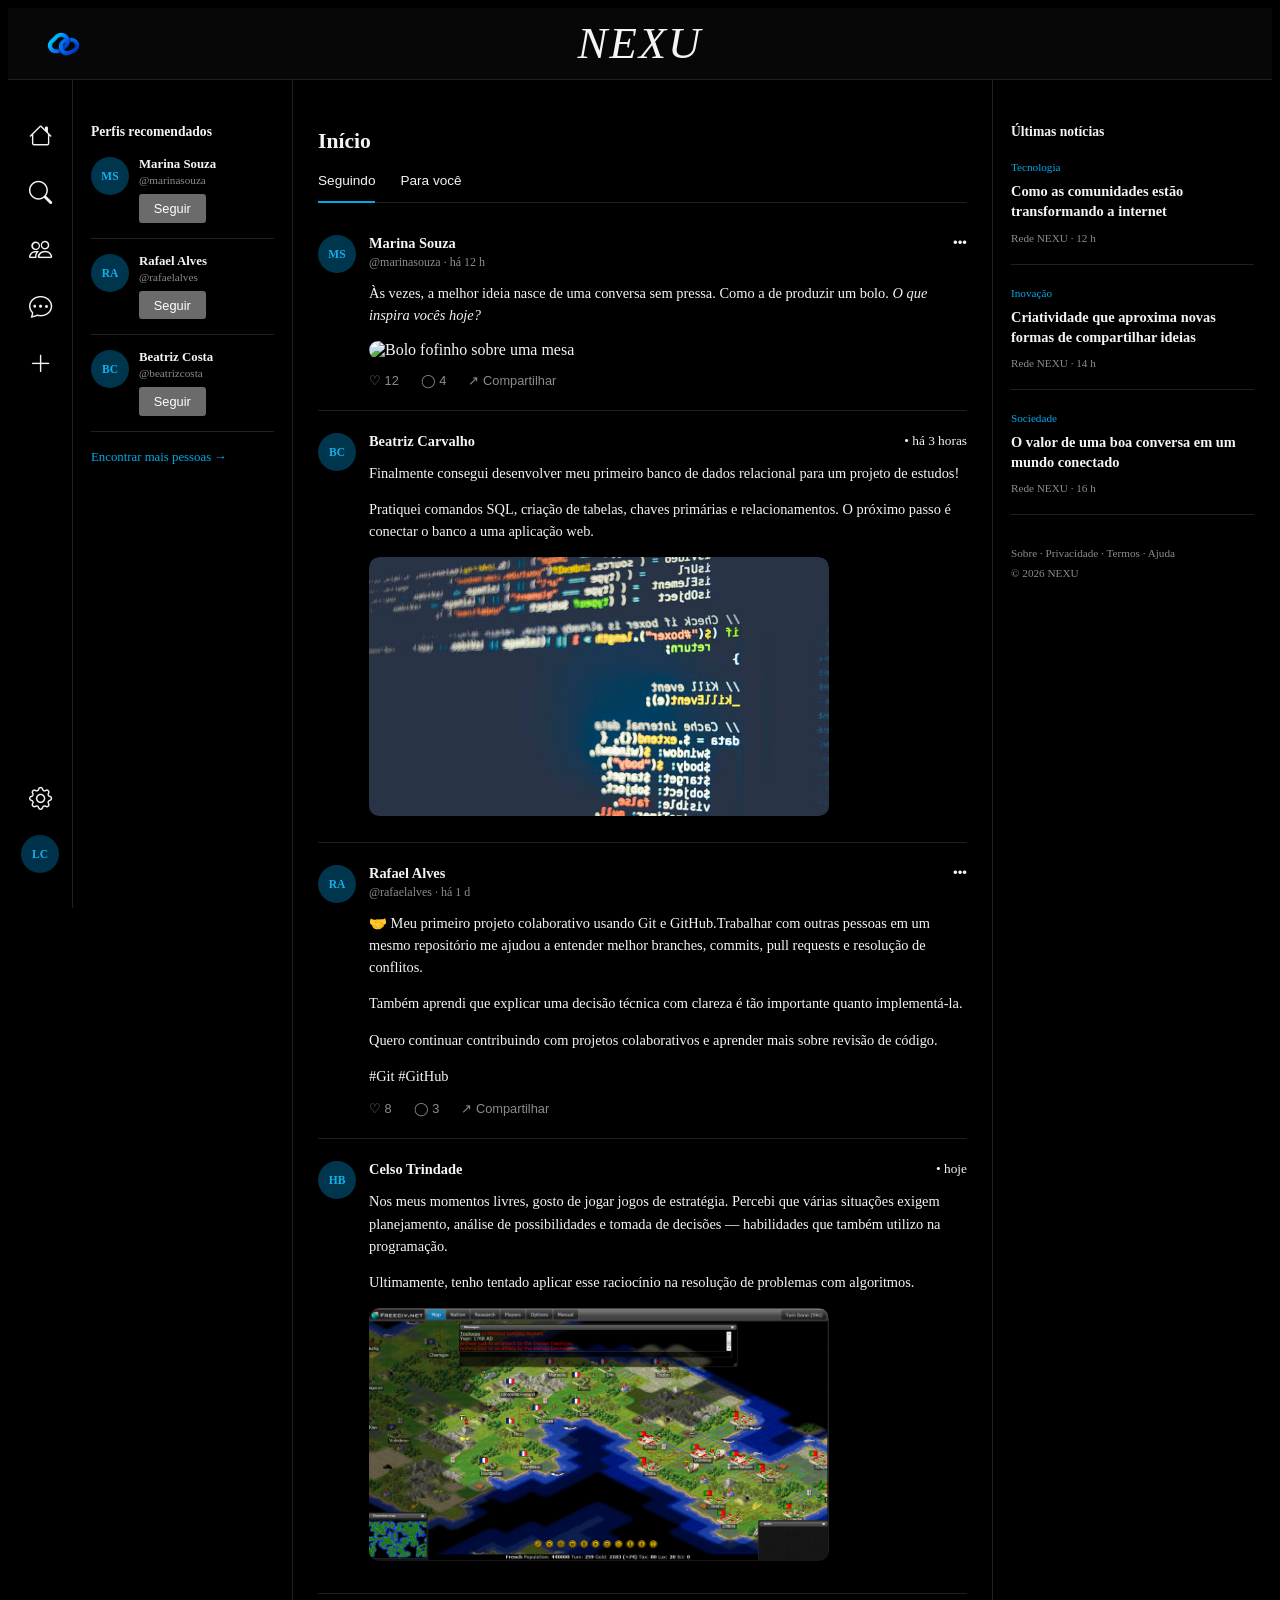
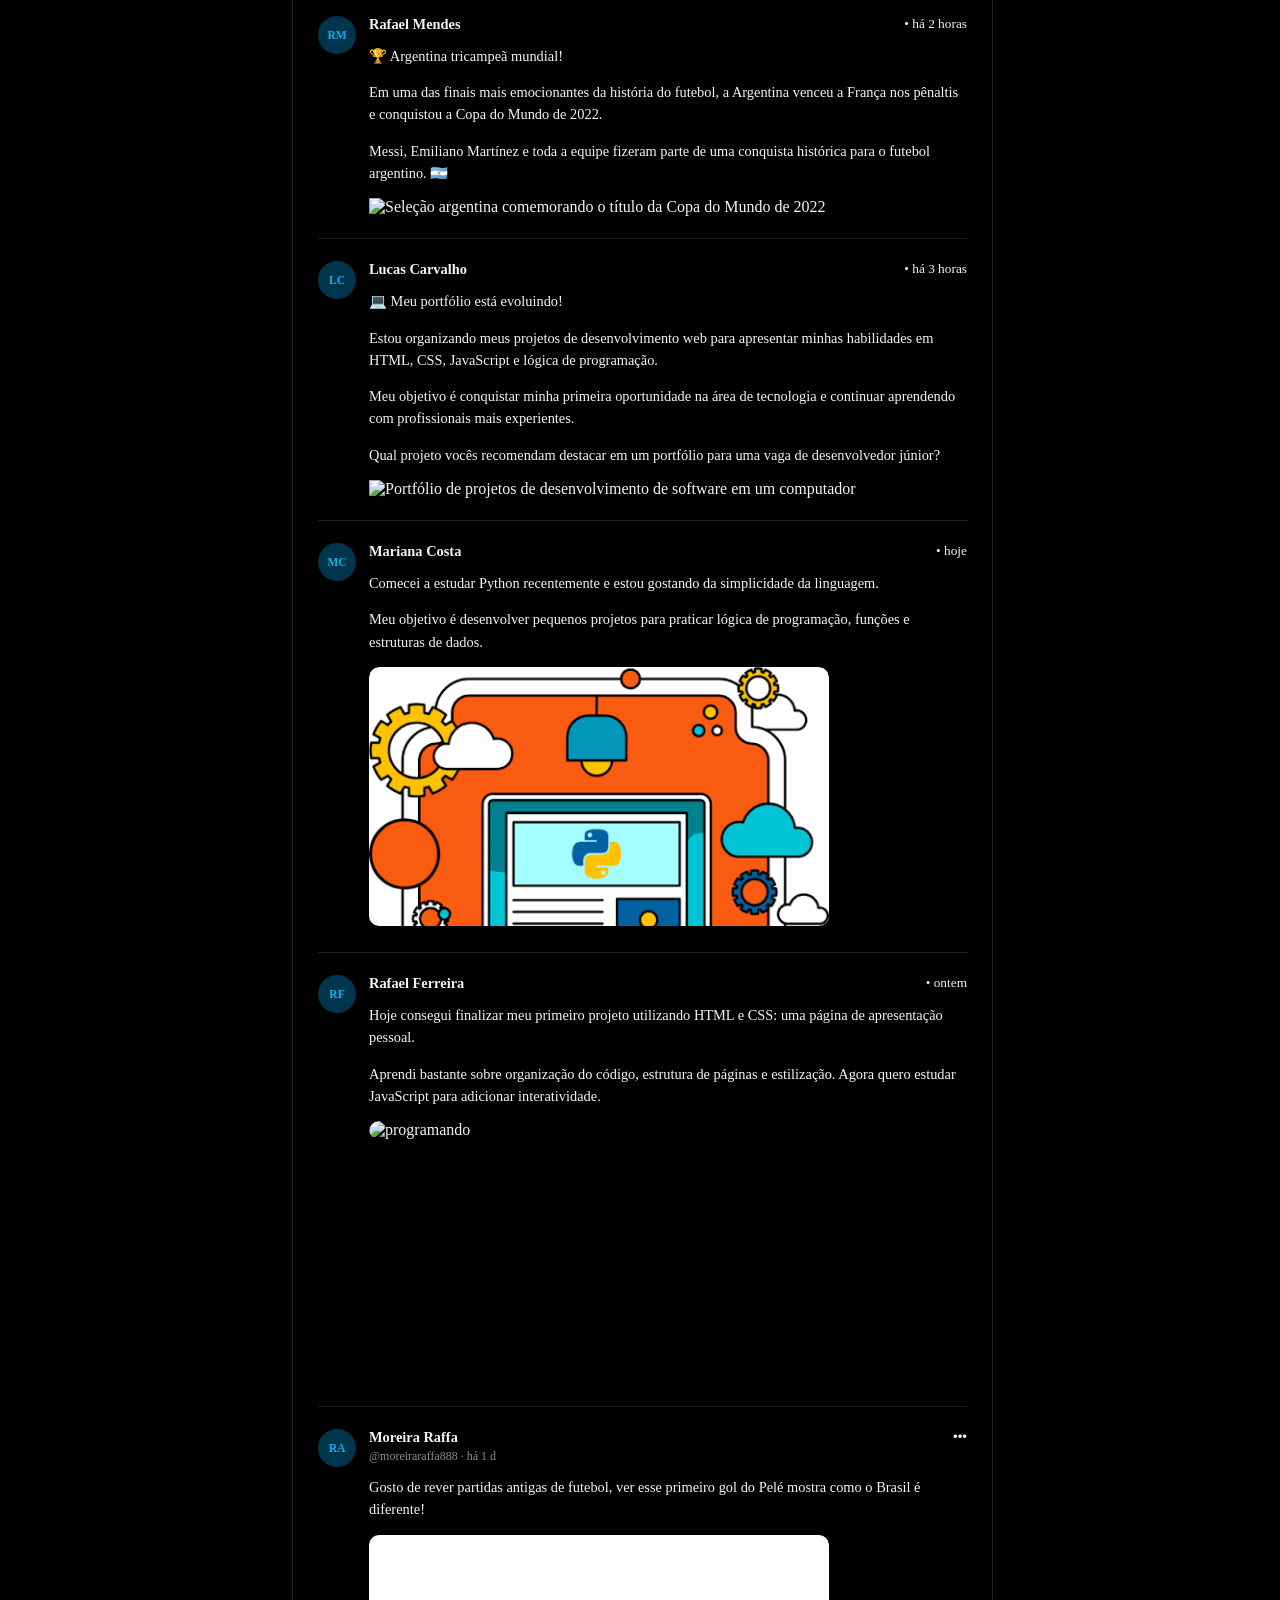
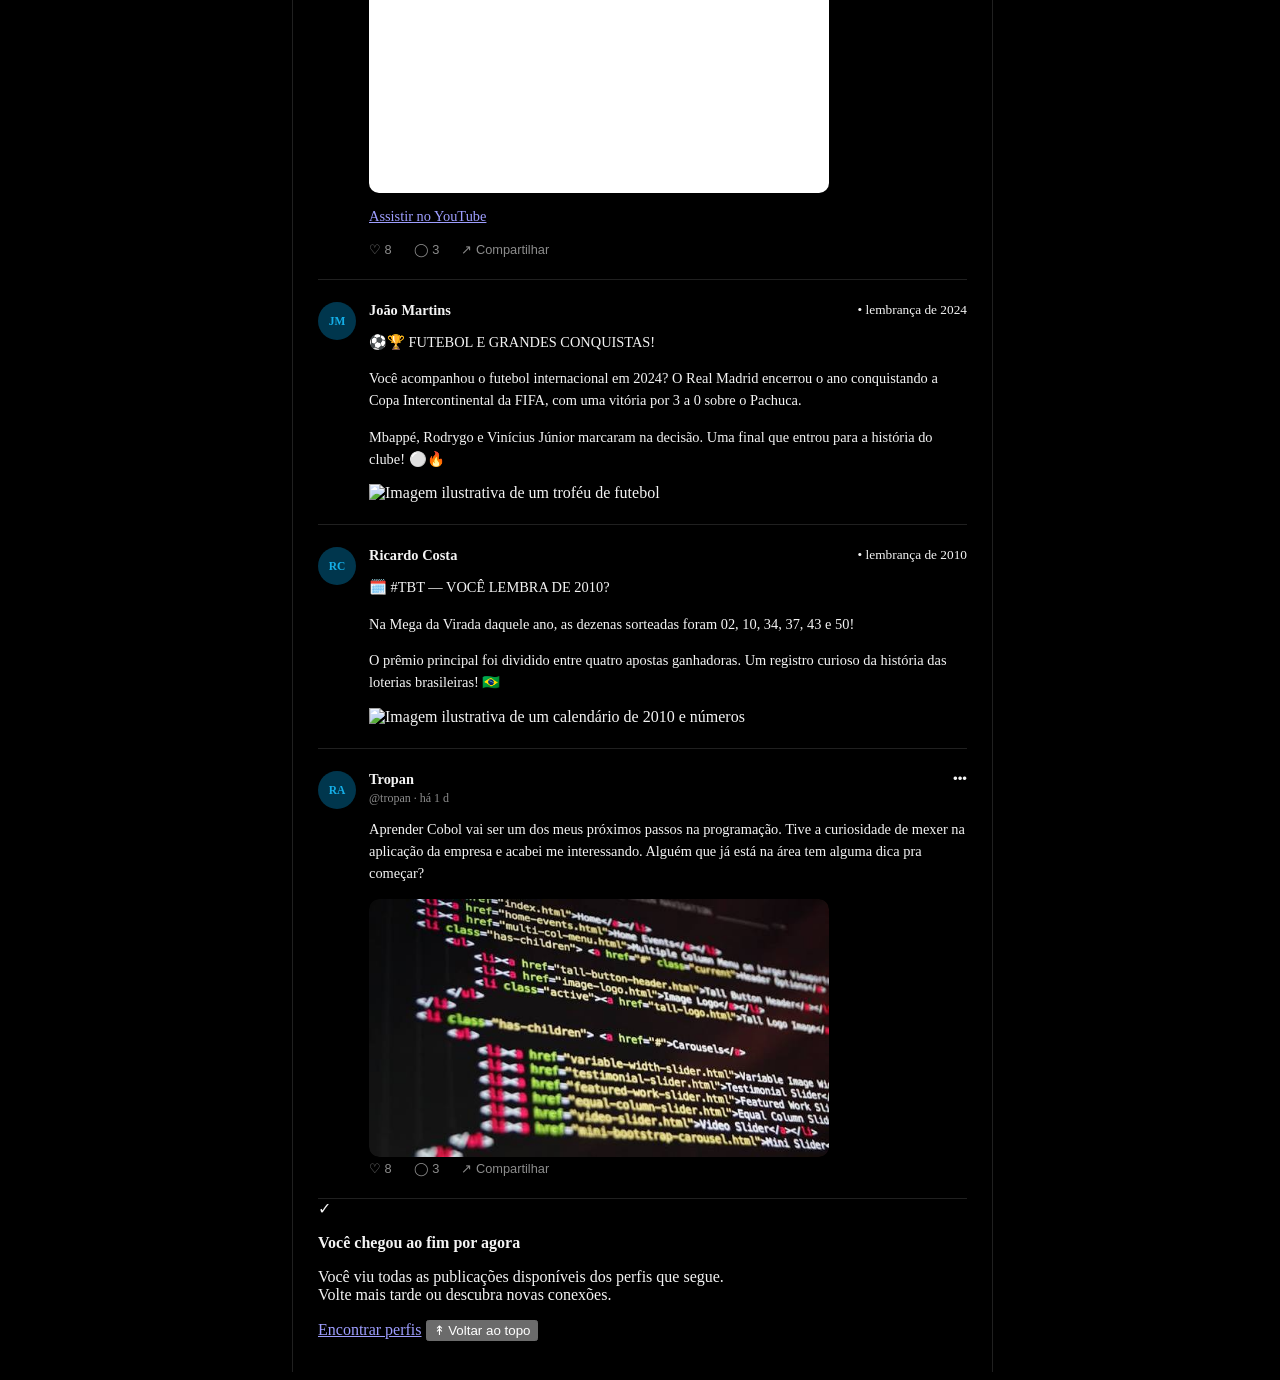
==== Nexu-Site-v2/index.html @ 0a0a9615 "Add files via upload" ====
<!DOCTYPE html>
<html lang="pt-BR" data-theme="dark">

<head>
  <meta charset="UTF-8">
  <meta name="viewport" conteudo="width=device-width, initial-scale=1.0">
  <title>NEXU — Rede Social</title>
  <link rel="icon" type="image/png" href="./img/logo.png">
  <link rel="stylesheet" href="https://cdn.jsdelivr.net/npm/@picocss/pico@2.0.6/css/pico.min.css">
  <link rel="stylesheet" href="https://cdn.jsdelivr.net/npm/bootstrap-icons@1.11.3/font/bootstrap-icons.min.css">
  <link rel="stylesheet" href="style.css">
</head>

<body>
  <header class="barra-superior">
    <a class="icone-marca" href="index.html#inicio" aria-label="NEXU — ir para o início">
      <img src="./img/logo.png" alt="Logo NEXU" onerror="this.style.display='none'">
    </a>
    <!-- <div class="marca">NEXU</div> -->
    <titulo-principal class="marca">NEXU</titulo-principal>
  </header>

  <div class="estrutura">
    <aside class="barra-lateral">
      <nav class="navegacao-principal" aria-label="Navegação principal">
        <a class="botao-navegacao" href="index.html#inicio" data-nav="home" title="Início" aria-label="Início">
          <i class="bi bi-house"></i>
        </a>
        <a class="botao-navegacao" href="busca.html" data-nav="search" title="Pesquisar" aria-label="Pesquisar">
          <i class="bi bi-search"></i>
        </a>
        <a class="botao-navegacao" href="comunidades.html" data-nav="communities" title="Comunidades"
          aria-label="Comunidades">
          <i class="bi bi-people"></i>
        </a>
        <a class="botao-navegacao" href="mensagens.html" data-nav="messages" title="Mensagens" aria-label="Mensagens">
          <i class="bi bi-chat-dots"></i>
        </a>
        <a class="botao-navegacao plus" href="criar-publicacao.html" data-nav="create" title="Criar publicação"
          aria-label="Criar publicação">
          <i class="bi bi-plus-lg"></i>
        </a>
      </nav>

      <div class="base-lateral">
        <a class="botao-navegacao" href="configuracoes.html" data-nav="settings" title="Configurações"
          aria-label="Configurações">
          <i class="bi bi-gear"></i>
        </a>
        <div class="avatar avatar-usuario" title="Seu perfil">LC</div>
      </div>
    </aside>

    <aside class="recomendacoes">
      <h3>Perfis recomendados</h3>

      <div class="perfil-recomendado">
        <div class="avatar">MS</div>
        <div class="informacoes-perfil">
          <strong>Marina Souza</strong>
          <span>@marinasouza</span>
          <button class="botao-seguir outline secondary">Seguir</button>
        </div>
      </div>

      <div class="perfil-recomendado">
        <div class="avatar">RA</div>
        <div class="informacoes-perfil">
          <strong>Rafael Alves</strong>
          <span>@rafaelalves</span>
          <button class="botao-seguir outline secondary">Seguir</button>
        </div>
      </div>

      <div class="perfil-recomendado">
        <div class="avatar">BC</div>
        <div class="informacoes-perfil">
          <strong>Beatriz Costa</strong>
          <span>@beatrizcosta</span>
          <button class="botao-seguir outline secondary">Seguir</button>
        </div>
      </div>

      <a class="link-mais" href="busca.html">Encontrar mais pessoas →</a>
    </aside>

    <main class="conteudo">
      <!-- INÍCIO -->
      <section id="page-home" class="pagina pagina-ativa">
        <h2>Início</h2>

        <div class="abas" role="tablist">
          <button class="aba plain active" role="tabpanel" aria-selected="true">Seguindo</button>
          <button class="aba plain" role="aba" aria-selected="false">Para você</button>
        </div>

        <!-- POSTS -->
        <article class="publicacao">
          <div class="avatar">MS</div>
          <div class="corpo-publicacao">
            <div class="cabecalho-publicacao">
              <div>
                <strong>Marina Souza</strong>
                <span>@marinasouza · há 12 h</span>
              </div>
              <button class="mais-opcoes plain" aria-label="Mais opções">•••</button>
            </div>
            <p>Às vezes, a melhor ideia nasce de uma conversa sem pressa. Como a de produzir um bolo. <em>O que inspira
                vocês hoje?</em></p>
            <img class="imagem-publicacao"
              src="https://areademulher.r7.com/wp-content/uploads/2020/04/como-fazer-bolo-receitas-simples-e-melhores-dicas-para-um-bolo-fofinho-1.jpg"
              alt="Bolo fofinho sobre uma mesa" loading="lazy">
            <div class="acoes-publicacao">
              <button class="curtir plain" aria-pressed="false">♡ <span>12</span></button>
              <button class="plain">◯ <span>4</span></button>
              <button class="plain">↗ <span>Compartilhar</span></button>
            </div>
          </div>
        </article>
        <article class="publicacao">
          <div class="avatar">BC</div>
          <div class="corpo-publicacao">
            <div class="cabecalho-publicacao">
              <strong>Beatriz Carvalho</strong>
              <small>• há 3 horas</small>
            </div>

            <p>Finalmente consegui desenvolver meu primeiro banco de dados relacional para um projeto de estudos!</p>

            <p>Pratiquei comandos SQL, criação de tabelas, chaves primárias e relacionamentos. O próximo passo é
              conectar o
              banco a uma aplicação web.</p>
            <div class="area-video">
              <img class="imagem-publicacao" src="./img/programando.png" alt="programando" loading="lazy">
            </div>
          </div>
        </article>

        <article class="publicacao">
          <div class="avatar">RA</div>
          <div class="corpo-publicacao">
            <div class="cabecalho-publicacao">
              <div>
                <strong>Rafael Alves</strong>
                <span>@rafaelalves · há 1 d</span>
              </div>
              <button class="mais-opcoes plain" aria-label="Mais opções">•••</button>
            </div>
            <p>🤝 Meu primeiro projeto colaborativo usando Git e GitHub.Trabalhar com outras pessoas em um mesmo
              repositório me ajudou a entender melhor branches, commits, pull requests e resolução de conflitos.
            <p>Também aprendi que explicar uma decisão técnica com clareza é tão importante quanto implementá-la.</p>
            <p>Quero continuar contribuindo com projetos colaborativos e aprender mais sobre revisão de código.</p>
            <p>#Git #GitHub</p>
            <div class="acoes-publicacao">
              <button class="curtir plain" aria-pressed="false">♡ <span>8</span></button>
              <button class="plain">◯ <span>3</span></button>
              <button class="plain">↗ <span>Compartilhar</span></button>
            </div>
          </div>
        </article>

        <article class="publicacao">
          <div class="avatar">HB</div>
          <div class="corpo-publicacao">
            <div class="cabecalho-publicacao">
              <strong>Celso Trindade</strong>
              <small>• hoje</small>
            </div>
            <p>Nos meus momentos livres, gosto de jogar jogos de estratégia. Percebi que várias situações exigem
              planejamento, análise de possibilidades e tomada de decisões — habilidades que também utilizo na
              programação.</p>
            <p>Ultimamente, tenho tentado aplicar esse raciocínio na resolução de problemas com algoritmos.</p>
            <div class="area-video">
              <img class="imagem-publicacao" src="./img/jogo.png" alt="programando" loading="lazy">
            </div>
          </div>
        </article>

        <article class="publicacao">
          <div class="avatar">RM</div>
          <div class="corpo-publicacao">
            <div class="cabecalho-publicacao">
              <strong>Rafael Mendes</strong>
              <small>• há 2 horas</small>
            </div>

            <p>🏆 Argentina tricampeã mundial!</p>

            <p>
              Em uma das finais mais emocionantes da história do futebol,
              a Argentina venceu a França nos pênaltis e conquistou a
              Copa do Mundo de 2022.
            </p>

            <p>
              Messi, Emiliano Martínez e toda a equipe fizeram parte
              de uma conquista histórica para o futebol argentino. 🇦🇷
            </p>

            <img src="./img/argentina-campea-2022.jpg"
              alt="Seleção argentina comemorando o título da Copa do Mundo de 2022" loading="lazy">
          </div>
        </article>

        <article class="publicacao">
          <div class="avatar">LC</div>
          <div class="corpo-publicacao">
            <div class="cabecalho-publicacao">
              <strong>Lucas Carvalho</strong>
              <small>• há 3 horas</small>
            </div>

            <p>💻 Meu portfólio está evoluindo!</p>

            <p>
              Estou organizando meus projetos de desenvolvimento web
              para apresentar minhas habilidades em HTML, CSS,
              JavaScript e lógica de programação.
            </p>

            <p>
              Meu objetivo é conquistar minha primeira oportunidade
              na área de tecnologia e continuar aprendendo com
              profissionais mais experientes.
            </p>

            <p>
              Qual projeto vocês recomendam destacar em um portfólio
              para uma vaga de desenvolvedor júnior?
            </p>

            <img src="./img/portfolio-desenvolvimento.jpg"
              alt="Portfólio de projetos de desenvolvimento de software em um computador" loading="lazy">
          </div>
        </article>

        <article class="publicacao">
          <div class="avatar">MC</div>
          <div class="corpo-publicacao">
            <div class="cabecalho-publicacao">
              <strong>Mariana Costa</strong>
              <small>• hoje</small>
            </div>

            <p>Comecei a estudar Python recentemente e estou gostando da simplicidade da linguagem.</p>

            <p>Meu objetivo é desenvolver pequenos projetos para praticar lógica de programação, funções e estruturas de
              dados.</p>

            <div class="area-video">
              <img class="imagem-publicacao" src="./img/programando3.png" alt="programando" loading="lazy">
            </div>
          </div>
        </article>

        <article class="publicacao">
          <div class="avatar">RF</div>
          <div class="corpo-publicacao">
            <div class="cabecalho-publicacao">
              <strong>Rafael Ferreira</strong>
              <small>• ontem</small>
            </div>

            <p>Hoje consegui finalizar meu primeiro projeto utilizando HTML e CSS: uma página de apresentação pessoal.
            </p>

            <p>Aprendi bastante sobre organização do código, estrutura de páginas e estilização. Agora quero estudar
              JavaScript para adicionar interatividade.</p>

            <div class="area-video">
              <img class="imagem-publicacao" src="./img/teclando2.png" alt="programando" loading="lazy">
            </div>
          </div>
        </article>


        <article class="publicacao">
          <div class="avatar">RA</div>
          <div class="corpo-publicacao">
            <div class="cabecalho-publicacao">
              <div>
                <strong>Moreira Raffa</strong>
                <span>@moreiraraffa888 · há 1 d</span>
              </div>
              <button class="mais-opcoes plain" aria-label="Mais opções">•••</button>
            </div>
            <p>Gosto de rever partidas antigas de futebol, ver esse primeiro gol do Pelé mostra como o Brasil é
              diferente!</p>
            <div class="area-video">
              <iframe src="https://www.youtube.com/embed/L5iQ7WghEuM?controls=0" title="Vídeo do YouTube" loading="lazy"
                allow="accelerometer; autoplay; clipboard-write; encrypted-media; gyroscope; picture-in-picture; web-share"
                referrerpolicy="strict-origin-when-cross-origin" allowfullscreen></iframe>
            </div>
            <p><a href="https://youtu.be/L5iQ7WghEuM" target="_blank" rel="noopener">Assistir no YouTube</a></p>
            <div class="acoes-publicacao">
              <button class="curtir plain" aria-pressed="false">♡ <span>8</span></button>
              <button class="plain">◯ <span>3</span></button>
              <button class="plain">↗ <span>Compartilhar</span></button>
            </div>
          </div>
        </article>

        <article class="publicacao">
          <div class="avatar">JM</div>
          <div class="corpo-publicacao">
            <div class="cabecalho-publicacao">
              <strong>João Martins</strong>
              <small>• lembrança de 2024</small>
            </div>

            <p>⚽🏆 FUTEBOL E GRANDES CONQUISTAS!</p>

            <p>Você acompanhou o futebol internacional em 2024? O Real Madrid encerrou o ano conquistando a Copa
              Intercontinental da FIFA, com uma vitória por 3 a 0 sobre o Pachuca.</p>

            <p>Mbappé, Rodrygo e Vinícius Júnior marcaram na decisão. Uma final que entrou para a história do clube! ⚪🔥
            </p>

            <img src="./img/real-madrid-2024.jpg" alt="Imagem ilustrativa de um troféu de futebol" loading="lazy">
          </div>
        </article>

        <article class="publicacao">
          <div class="avatar">RC</div>
          <div class="corpo-publicacao">
            <div class="cabecalho-publicacao">
              <strong>Ricardo Costa</strong>
              <small>• lembrança de 2010</small>
            </div>

            <p>🗓️ #TBT — VOCÊ LEMBRA DE 2010?</p>

            <p>Na Mega da Virada daquele ano, as dezenas sorteadas foram 02, 10, 34, 37, 43 e 50!</p>

            <p>O prêmio principal foi dividido entre quatro apostas ganhadoras. Um registro curioso da história das
              loterias brasileiras! 🇧🇷</p>

            <img src="./img/mega-2010.jpg" alt="Imagem ilustrativa de um calendário de 2010 e números" loading="lazy">
          </div>
        </article>

        <article class="publicacao">
          <div class="avatar">RA</div>
          <div class="corpo-publicacao">
            <div class="cabecalho-publicacao">
              <div>
                <strong>Tropan</strong>
                <span>@tropan · há 1 d</span>
              </div>
              <button class="mais-opcoes plain" aria-label="Mais opções">•••</button>
            </div>
            <p>Aprender Cobol vai ser um dos meus próximos passos na programação. Tive a curiosidade de mexer na
              aplicação da empresa e acabei me interessando. Alguém que já está na área tem alguma dica pra começar?</p>
            <div class="area-video">
              <img class="imagem-publicacao" src="./img/programando2.png" alt="programando" loading="lazy">
            </div>
            <div class="acoes-publicacao">
              <button class="curtir plain" aria-pressed="false">♡ <span>8</span></button>
              <button class="plain">◯ <span>3</span></button>
              <button class="plain">↗ <span>Compartilhar</span></button>
            </div>
          </div>
        </article>

        <section class="fim-feed">
          <div class="confirmacao">✓</div>
          <h3>Você chegou ao fim por agora</h3>
          <p>Você viu todas as publicações disponíveis dos perfis que segue.<br>Volte mais tarde ou descubra novas
            conexões.</p>
          <div class="acoes-finais">
            <a role="button" class="link-principal" href="busca.html">Encontrar perfis</a>
            <button class="secondary voltar-topo">↟ Voltar ao topo</button>
          </div>
        </section>
      </section>
    </main>

    <aside class="noticias">
      <h3>Últimas notícias</h3>

      <article class="item-noticia">
        <span>Tecnologia</span>
        <h4>Como as comunidades estão transformando a internet</h4>
        <small>Rede NEXU · 12 h</small>
      </article>

      <article class="item-noticia">
        <span>Inovação</span>
        <h4>Criatividade que aproxima novas formas de compartilhar ideias</h4>
        <small>Rede NEXU · 14 h</small>
      </article>

      <article class="item-noticia">
        <span>Sociedade</span>
        <h4>O valor de uma boa conversa em um mundo conectado</h4>
        <small>Rede NEXU · 16 h</small>
      </article>

      <footer>Sobre · Privacidade · Termos · Ajuda<br><span>© 2026 NEXU</span></footer>
    </aside>
  </div>

  <script src="script.js"></script>
</body>

</html>
---- Nexu-Site-v2/style.css ----
/* NEXU — estilos da interface. Classes próprias em português. */
:root[data-theme="dark"]{--fundo:#000;--painel:#070707;--texto:#f4f4f4;--suave:#8c8c8c;--linha:#202020;--azul:#00a9e8;--campo:#090909;color-scheme:dark}
:root[data-theme="light"]{--fundo:#f5f7fa;--painel:#fff;--texto:#202630;--suave:#68717e;--linha:#dce2e8;--azul:#007da9;--campo:#fff;color-scheme:light}
:root{--pico-background-color:var(--fundo);--pico-color:var(--texto);--pico-muted-color:var(--suave);--pico-muted-border-color:var(--linha);--pico-primary:var(--azul);--pico-primary-background:#087cff;--pico-primary-hover-background:#2b8fff;--pico-form-element-background-color:var(--campo);--pico-form-element-border-color:var(--linha);--pico-card-background-color:var(--painel);--pico-card-border-color:var(--linha);--pico-font-size:100%;--pico-spacing:1rem}
*{box-sizing:border-box}body{min-height:100vh;background:var(--fundo);color:var(--texto)}h2{font-size:1.35rem;margin-bottom:1.2rem}h3{font-size:1rem}button.plain,button.plain:hover,button.plain:focus{background:none;border:0;box-shadow:none;width:auto;margin:0;padding:0;color:inherit}.barra-superior{height:72px;border-bottom:1px solid var(--linha);display:flex;align-items:center;justify-content:center;background:var(--painel);position:relative}.marca{font-family:"Brush Script MT","Segoe Script",cursive;font-size:2.8rem;font-style:italic;letter-spacing:2px;line-height:1;text-decoration:none;color:var(--texto)}.icone-marca{position:absolute;left:28px;width:55px;height:40px}.icone-marca img{width:100%;height:100%;object-fit:contain}.estrutura{width:min(1280px,100%);margin:auto;display:grid;grid-template-columns:65px 220px minmax(0,1fr) 280px;min-height:calc(100vh - 72px)}.barra-lateral{border-right:1px solid var(--linha);display:flex;flex-direction:column;justify-content:space-between;padding:35px 10px;position:sticky;top:0;height:calc(100vh - 72px);align-self:start}.navegacao-principal,.base-lateral{display:flex;align-items:center;flex-direction:column;gap:14px}.botao-navegacao{width:43px;height:43px;display:grid;place-items:center;border-radius:9px;text-decoration:none;background:transparent;color:var(--texto);position:relative}.botao-navegacao:hover,.botao-navegacao.ativo{background:color-mix(in srgb,var(--texto) 8%,transparent)}.botao-navegacao.ativo:before{content:"";position:absolute;left:-10px;width:3px;height:22px;background:var(--azul);border-radius:2px}.botao-navegacao i{font-size:1.45rem}.botao-mais{margin-top:5px}.avatar{width:38px;height:38px;flex:0 0 38px;border-radius:50%;display:grid;place-items:center;background:#00364d;color:#14afe8;font-size:.72rem;font-weight:700}.avatar-usuario{background:#00334b}.recomendacoes{border-right:1px solid var(--linha);padding:30px 18px}.recomendacoes h3,.noticias>h3{font-size:.85rem;margin-bottom:1.1rem}.perfil-recomendado{display:flex;gap:10px;padding-bottom:15px;margin-bottom:15px;border-bottom:1px solid var(--linha)}.informacoes-perfil{min-width:0}.informacoes-perfil strong{display:block;font-size:.8rem}.informacoes-perfil span{display:block;color:var(--suave);font-size:.7rem;margin:2px 0 8px}.botao-seguir,.join-community,.sugestoes-busca button{width:auto;margin:0;padding:.3rem .8rem;font-size:.8rem}.link-mais{color:var(--azul);font-size:.8rem;text-decoration:none}.conteudo{padding:31px 25px;min-width:0}.pagina{display:block}.publicacao{display:flex;gap:13px;padding:22px 0;margin:0;background:transparent;box-shadow:none;border:0;border-bottom:1px solid var(--linha);border-radius:0}.corpo-publicacao{min-width:0;width:100%}.cabecalho-publicacao{display:flex;justify-content:space-between;gap:10px;align-items:flex-start}.cabecalho-publicacao strong{display:block;font-size:.9rem}.cabecalho-publicacao span{color:var(--suave);font-size:.75rem}.publicacao p{margin:12px 0 14px;font-size:.9rem;line-height:1.55}.imagem-publicacao{display:block;width:100%;max-width:460px;height:auto;border-radius:10px;margin-bottom:14px}.area-video{width:100%;max-width:460px;aspect-ratio:16/9;border-radius:10px;overflow:hidden;margin-bottom:4px}.area-video iframe{width:100%;height:100%;border:0}.acoes-publicacao{display:flex;gap:22px}.acoes-publicacao button{color:var(--suave);font-size:.8rem}.acoes-publicacao .curtido{color:var(--azul)}.abas,.abas-busca{display:flex;gap:25px;border-bottom:1px solid var(--linha);margin-bottom:10px}.aba,.aba-busca{color:var(--suave);font-size:.85rem;padding:0 0 14px!important;background:transparent;border:0;border-radius:0;width:auto;margin:0;position:relative}.aba.active,.aba-busca.active{color:var(--texto)}.aba.active:after,.aba-busca.active:after{content:"";position:absolute;left:0;right:0;bottom:-1px;height:2px;background:var(--azul)}.noticias{border-left:1px solid var(--linha);padding:30px 18px}.item-noticia{padding:0 0 18px;margin:0 0 18px;background:transparent;box-shadow:none;border:0;border-bottom:1px solid var(--linha);border-radius:0}.item-noticia span{color:var(--azul);font-size:.7rem}.item-noticia h4{font-size:.9rem;line-height:1.4;margin:6px 0}.item-noticia small,.noticias footer{color:var(--suave);font-size:.7rem}.noticias footer{line-height:1.8;margin-top:28px}.formulario-busca{display:flex;align-items:center;gap:10px;min-height:46px;border:1px solid var(--linha);border-radius:8px;padding:0 12px;margin-bottom:18px;background:var(--campo)}.formulario-busca:focus-within{border-color:var(--azul)}.formulario-busca>i{color:var(--suave)}.formulario-busca input{flex:1;min-width:0;margin:0;padding:0;border:0;background:transparent;box-shadow:none;height:auto}.botao-limpar{width:auto;margin:0;padding:0 .4rem;background:transparent;border:0;color:var(--suave);font-size:1.4rem}.resultado-busca{display:flex;gap:13px;padding:17px 0;border-bottom:1px solid var(--linha)}.resultado-busca>div:last-child{min-width:0}.resultado-busca strong{font-size:.9rem}.resultado-busca p{font-size:.85rem;color:var(--suave);margin:.35rem 0 .7rem}.resultado-busca[hidden],[hidden]{display:none!important}.ajuda-busca{padding:30px 4px}.ajuda-busca h3{font-size:.9rem;margin-bottom:8px}.ajuda-busca p,.texto-suave{font-size:.85rem;color:var(--suave)}.sugestoes-busca{display:flex;gap:8px;flex-wrap:wrap}.cartao-provisorio{text-align:center;border:1px solid var(--linha);border-radius:8px;padding:35px 20px}.mensagens-layout{display:grid;grid-template-columns:minmax(180px,.8fr) minmax(0,1.2fr);border:1px solid var(--linha);border-radius:10px;overflow:hidden;min-height:480px}.lista-conversas{border-right:1px solid var(--linha);padding:8px}.conversa{width:100%;display:flex;align-items:center;gap:10px;text-align:left;padding:12px 8px;margin:0;border:0;border-radius:8px;background:transparent;color:var(--texto)}.conversa:hover,.conversa.selecionada{background:color-mix(in srgb,var(--texto) 7%,transparent)}.resumo-conversa{min-width:0;flex:1}.resumo-conversa strong,.resumo-conversa small{display:block;overflow:hidden;text-overflow:ellipsis;white-space:nowrap}.resumo-conversa strong{font-size:.82rem}.resumo-conversa small,.conversa>small{font-size:.68rem;color:var(--suave)}.painel-conversa{display:flex;flex-direction:column;min-width:0}.destinatario{display:flex;gap:10px;align-items:center;padding:13px;border-bottom:1px solid var(--linha)}.destinatario strong,.destinatario small{display:block}.destinatario strong{font-size:.9rem}.destinatario small{color:var(--suave);font-size:.7rem}.historico-mensagens{padding:16px;display:flex;flex-direction:column;gap:12px;flex:1;max-height:350px;overflow-y:auto}.balao-mensagem{max-width:88%;padding:11px 13px;border-radius:12px;font-size:.85rem;overflow-wrap:anywhere}.balao-mensagem small{display:block;font-size:.65rem;opacity:.7;margin-top:6px}.recebida{align-self:flex-start;background:var(--painel);border:1px solid var(--linha)}.enviada{align-self:flex-end;background:#064c6a;color:#fff}.formulario-mensagem{display:flex;gap:8px;padding:12px;border-top:1px solid var(--linha);align-items:end}.formulario-mensagem textarea{margin:0;resize:vertical;min-height:45px}.formulario-mensagem button{width:auto;white-space:nowrap;margin:0}.aviso-demo{font-size:.68rem;color:var(--suave);padding:0 12px}.formulario-publicacao,.formulario-configuracoes{display:flex;flex-direction:column;gap:12px}.formulario-publicacao label,.formulario-configuracoes label{font-size:.85rem}.formulario-publicacao textarea,.formulario-configuracoes textarea{resize:vertical}.linha-formulario{display:grid;grid-template-columns:1fr 2fr;gap:15px;align-items:center}.campo-arquivo{display:inline-flex;align-items:center;gap:8px;color:var(--azul);cursor:pointer}.formulario-publicacao input[type=file]{font-size:.8rem}.previa-imagem img{max-width:100%;max-height:260px;border-radius:8px}.acoes-formulario{display:flex;align-items:center;justify-content:space-between;gap:12px;flex-wrap:wrap}.acoes-formulario button{width:auto;margin:0}.acoes-formulario span{font-size:.75rem;color:var(--suave)}.previa-publicacao{margin-top:30px}.previa-publicacao h3{font-size:.95rem}.grupo-configuracao{border-bottom:1px solid var(--linha);padding:12px 0 22px;margin-bottom:8px}.grupo-configuracao h3{margin-bottom:15px}.opcao-configuracao{display:flex;align-items:center;gap:10px;margin:12px 0}.opcao-configuracao input{margin:0}.visualmente-oculto{position:absolute;width:1px;height:1px;padding:0;margin:-1px;overflow:hidden;clip:rect(0,0,0,0);white-space:nowrap;border:0}.texto-suave{line-height:1.6}
@media(max-width:1050px){.estrutura{grid-template-columns:60px 190px minmax(0,1fr)}.noticias{display:none}}
@media(max-width:720px){.barra-superior{height:60px}.marca{font-size:2.2rem}.icone-marca{left:15px;transform:scale(.8);transform-origin:left center}.estrutura{display:block;min-height:auto}.barra-lateral{position:fixed;z-index:10;left:0;right:0;bottom:0;top:auto;height:60px;border:0;border-top:1px solid var(--linha);background:var(--painel);padding:6px 10px;flex-direction:row;justify-content:center}.navegacao-principal,.base-lateral{flex-direction:row;gap:4px}.base-lateral .botao-navegacao,.base-lateral .avatar{display:none}.botao-navegacao.ativo:before{left:50%;top:-6px;width:20px;height:3px;transform:translateX(-50%)}.recomendacoes{display:none}.conteudo{padding:24px 16px 85px}.mensagens-layout{grid-template-columns:1fr}.lista-conversas{border-right:0;border-bottom:1px solid var(--linha);display:flex;overflow-x:auto}.conversa{min-width:190px}.painel-conversa{min-height:360px}.linha-formulario{grid-template-columns:1fr;gap:5px}}
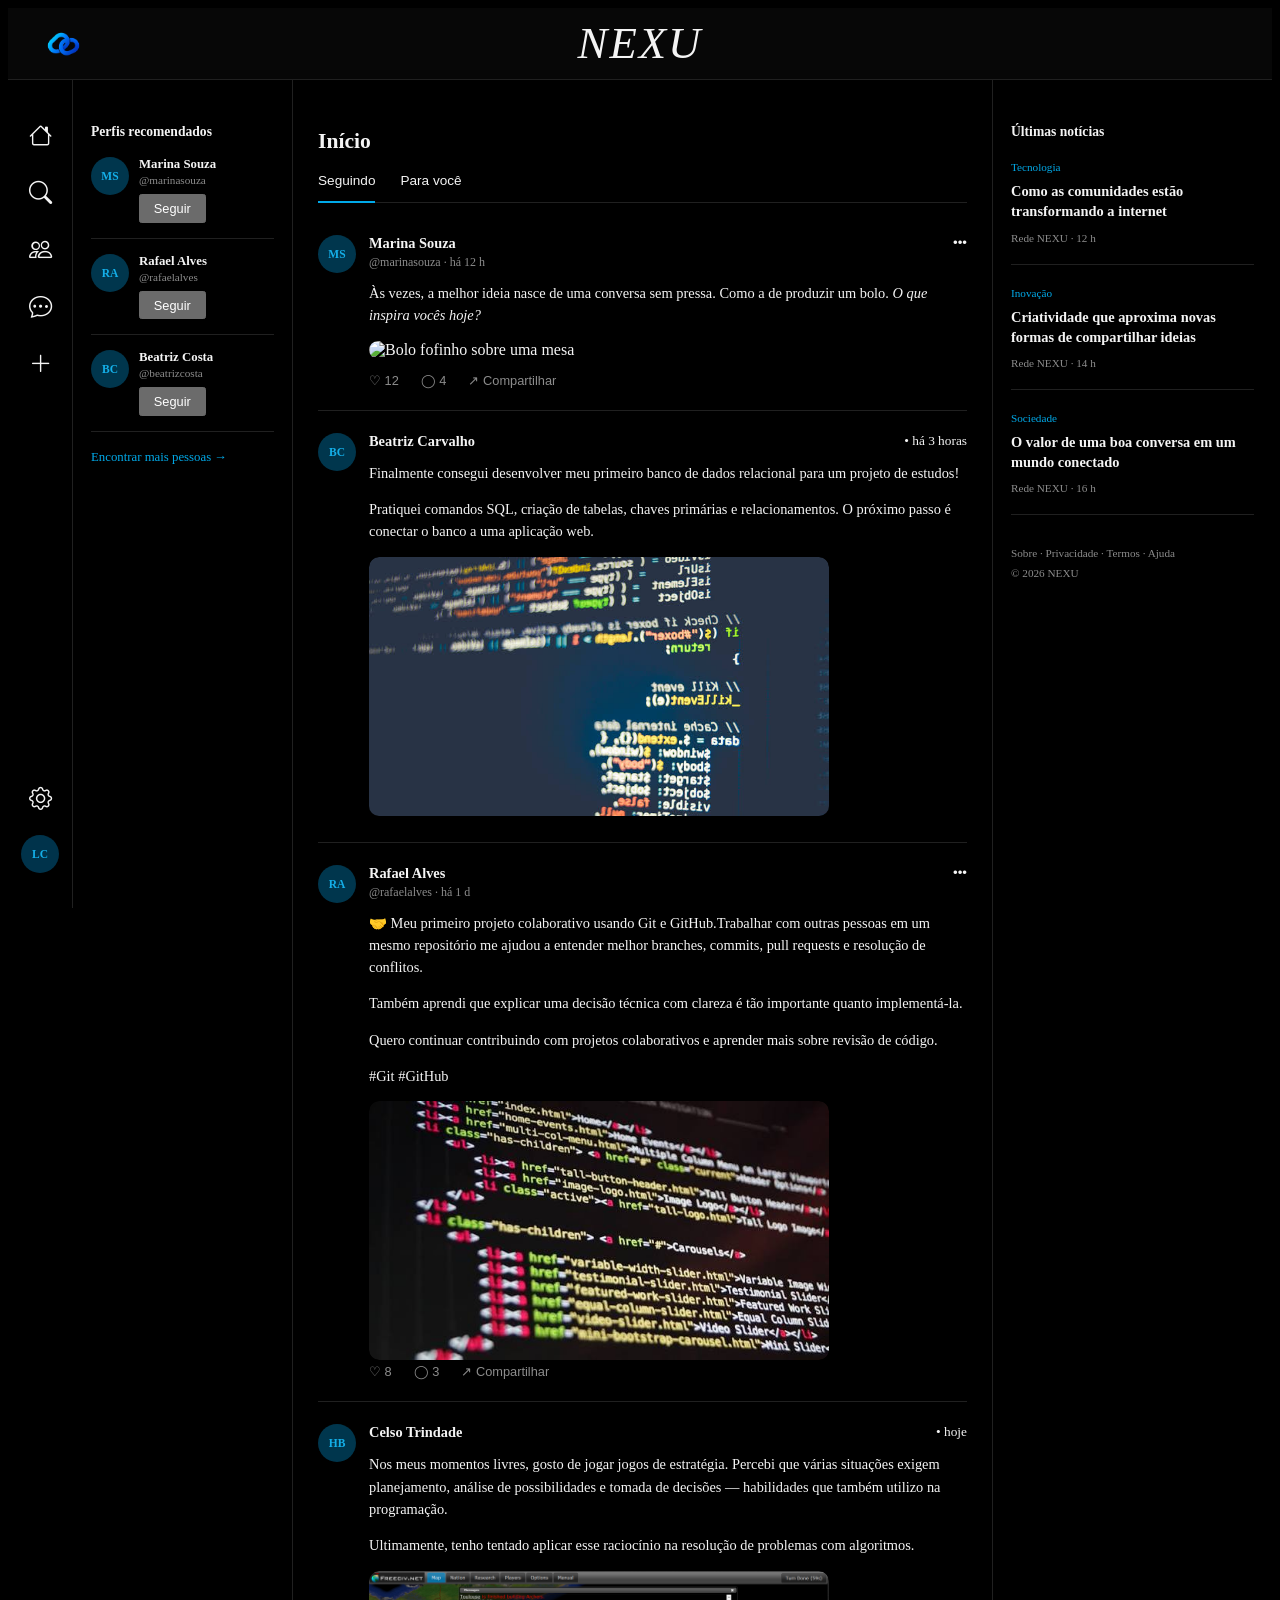
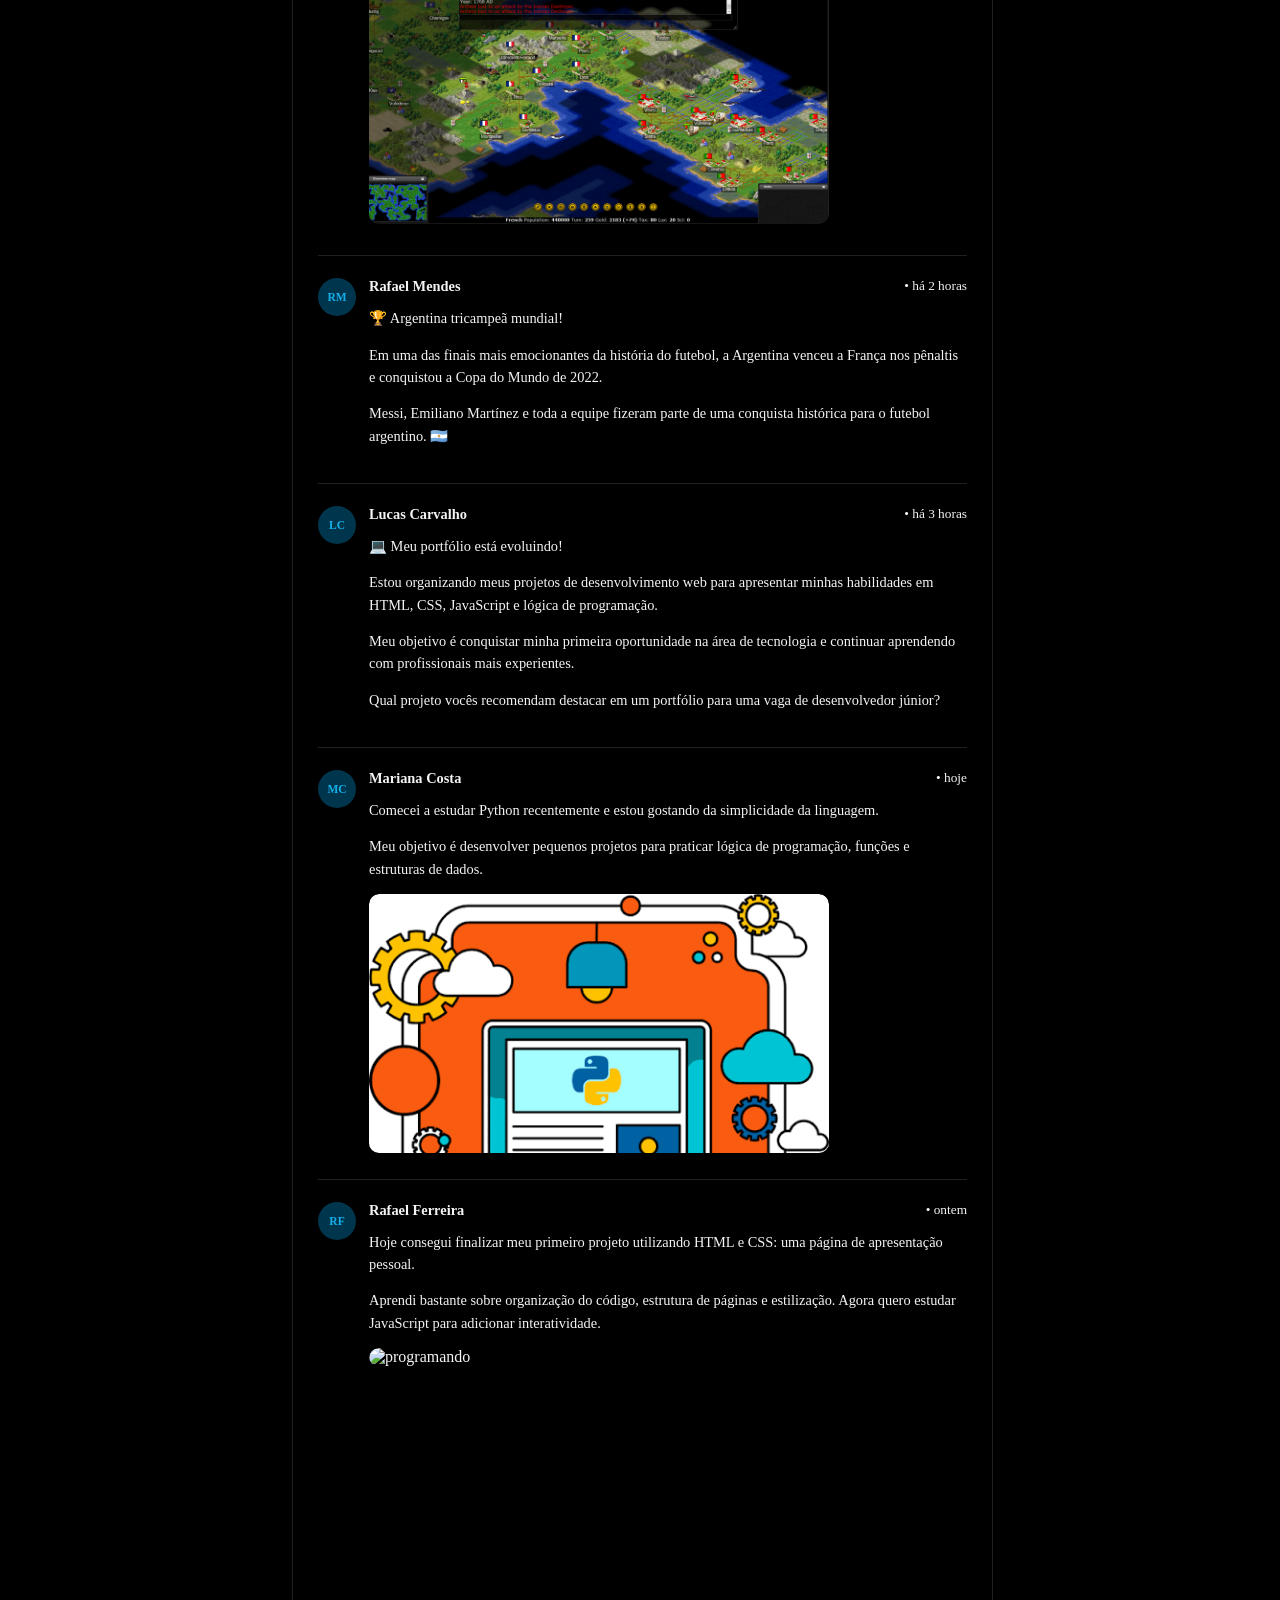
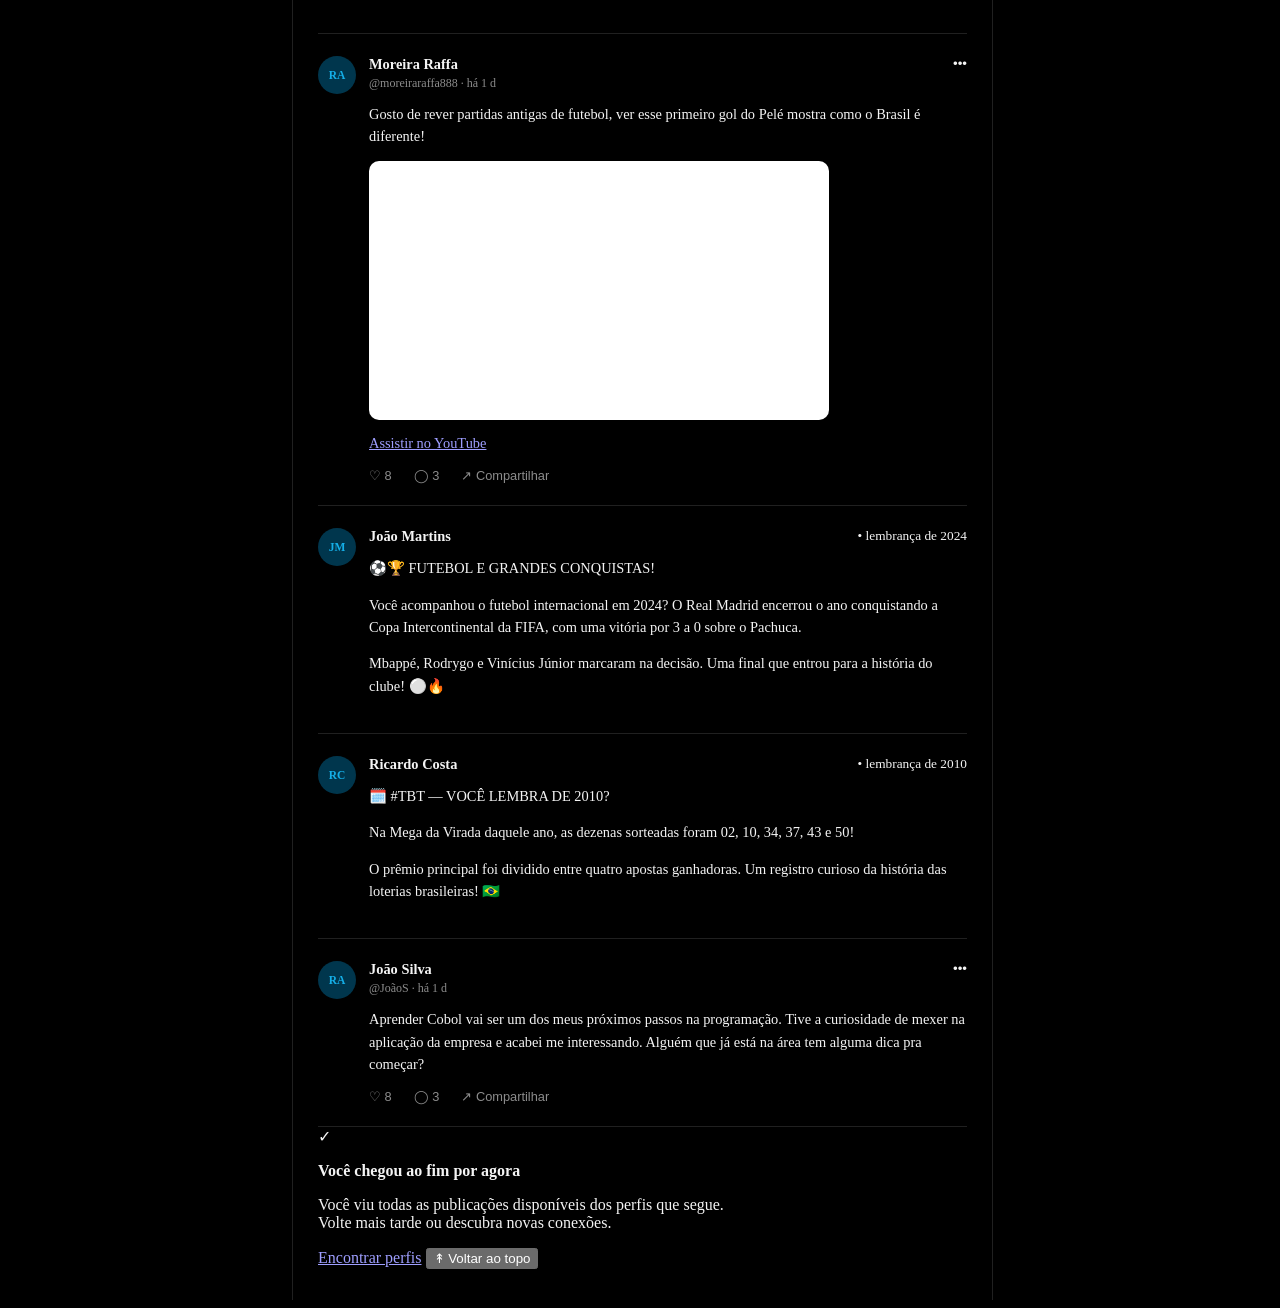
==== commit 132a8208: "Update index.html" ====
--- a/Nexu-Site-v2/index.html
+++ b/Nexu-Site-v2/index.html
@@ -1,23 +1,21 @@
 <!DOCTYPE html>
 <html lang="pt-BR" data-theme="dark">
-
 <head>
   <meta charset="UTF-8">
-  <meta name="viewport" conteudo="width=device-width, initial-scale=1.0">
+  <meta name="viewport" content="width=device-width, initial-scale=1.0">
   <title>NEXU — Rede Social</title>
   <link rel="icon" type="image/png" href="./img/logo.png">
   <link rel="stylesheet" href="https://cdn.jsdelivr.net/npm/@picocss/pico@2.0.6/css/pico.min.css">
   <link rel="stylesheet" href="https://cdn.jsdelivr.net/npm/bootstrap-icons@1.11.3/font/bootstrap-icons.min.css">
   <link rel="stylesheet" href="style.css">
 </head>
-
 <body>
   <header class="barra-superior">
     <a class="icone-marca" href="index.html#inicio" aria-label="NEXU — ir para o início">
       <img src="./img/logo.png" alt="Logo NEXU" onerror="this.style.display='none'">
     </a>
     <!-- <div class="marca">NEXU</div> -->
-    <titulo-principal class="marca">NEXU</titulo-principal>
+    <titulo-principal class="marca">NEXU</titulo-principal> 
   </header>
 
   <div class="estrutura">
@@ -29,22 +27,19 @@
         <a class="botao-navegacao" href="busca.html" data-nav="search" title="Pesquisar" aria-label="Pesquisar">
           <i class="bi bi-search"></i>
         </a>
-        <a class="botao-navegacao" href="comunidades.html" data-nav="communities" title="Comunidades"
-          aria-label="Comunidades">
+        <a class="botao-navegacao" href="comunidades.html" data-nav="communities" title="Comunidades" aria-label="Comunidades">
           <i class="bi bi-people"></i>
         </a>
         <a class="botao-navegacao" href="mensagens.html" data-nav="messages" title="Mensagens" aria-label="Mensagens">
           <i class="bi bi-chat-dots"></i>
         </a>
-        <a class="botao-navegacao plus" href="criar-publicacao.html" data-nav="create" title="Criar publicação"
-          aria-label="Criar publicação">
+        <a class="botao-navegacao plus" href="criar-publicacao.html" data-nav="create" title="Criar publicação" aria-label="Criar publicação">
           <i class="bi bi-plus-lg"></i>
         </a>
       </nav>
 
       <div class="base-lateral">
-        <a class="botao-navegacao" href="configuracoes.html" data-nav="settings" title="Configurações"
-          aria-label="Configurações">
+        <a class="botao-navegacao" href="configuracoes.html" data-nav="settings" title="Configurações" aria-label="Configurações">
           <i class="bi bi-gear"></i>
         </a>
         <div class="avatar avatar-usuario" title="Seu perfil">LC</div>
@@ -151,6 +146,9 @@
             <p>Também aprendi que explicar uma decisão técnica com clareza é tão importante quanto implementá-la.</p>
             <p>Quero continuar contribuindo com projetos colaborativos e aprender mais sobre revisão de código.</p>
             <p>#Git #GitHub</p>
+            <div class="area-video">
+              <img class="imagem-publicacao" src="./img/programando2.png" alt="programando" loading="lazy">
+            </div>
             <div class="acoes-publicacao">
               <button class="curtir plain" aria-pressed="false">♡ <span>8</span></button>
               <button class="plain">◯ <span>3</span></button>
@@ -171,7 +169,7 @@
               programação.</p>
             <p>Ultimamente, tenho tentado aplicar esse raciocínio na resolução de problemas com algoritmos.</p>
             <div class="area-video">
-              <img class="imagem-publicacao" src="./img/jogo.png" alt="programando" loading="lazy">
+              <img class="imagem-publicacao" src="./img/jogo.png" alt="jogo de estratégia" loading="lazy">
             </div>
           </div>
         </article>
@@ -196,9 +194,6 @@
               Messi, Emiliano Martínez e toda a equipe fizeram parte
               de uma conquista histórica para o futebol argentino. 🇦🇷
             </p>
-
-            <img src="./img/argentina-campea-2022.jpg"
-              alt="Seleção argentina comemorando o título da Copa do Mundo de 2022" loading="lazy">
           </div>
         </article>
 
@@ -228,9 +223,6 @@
               Qual projeto vocês recomendam destacar em um portfólio
               para uma vaga de desenvolvedor júnior?
             </p>
-
-            <img src="./img/portfolio-desenvolvimento.jpg"
-              alt="Portfólio de projetos de desenvolvimento de software em um computador" loading="lazy">
           </div>
         </article>
 
@@ -315,8 +307,6 @@
 
             <p>Mbappé, Rodrygo e Vinícius Júnior marcaram na decisão. Uma final que entrou para a história do clube! ⚪🔥
             </p>
-
-            <img src="./img/real-madrid-2024.jpg" alt="Imagem ilustrativa de um troféu de futebol" loading="lazy">
           </div>
         </article>
 
@@ -334,8 +324,6 @@
 
             <p>O prêmio principal foi dividido entre quatro apostas ganhadoras. Um registro curioso da história das
               loterias brasileiras! 🇧🇷</p>
-
-            <img src="./img/mega-2010.jpg" alt="Imagem ilustrativa de um calendário de 2010 e números" loading="lazy">
           </div>
         </article>
 
@@ -344,16 +332,13 @@
           <div class="corpo-publicacao">
             <div class="cabecalho-publicacao">
               <div>
-                <strong>Tropan</strong>
-                <span>@tropan · há 1 d</span>
+                <strong>João Silva</strong>
+                <span>@JoãoS · há 1 d</span>
               </div>
               <button class="mais-opcoes plain" aria-label="Mais opções">•••</button>
             </div>
             <p>Aprender Cobol vai ser um dos meus próximos passos na programação. Tive a curiosidade de mexer na
               aplicação da empresa e acabei me interessando. Alguém que já está na área tem alguma dica pra começar?</p>
-            <div class="area-video">
-              <img class="imagem-publicacao" src="./img/programando2.png" alt="programando" loading="lazy">
-            </div>
             <div class="acoes-publicacao">
               <button class="curtir plain" aria-pressed="false">♡ <span>8</span></button>
               <button class="plain">◯ <span>3</span></button>
@@ -365,8 +350,7 @@
         <section class="fim-feed">
           <div class="confirmacao">✓</div>
           <h3>Você chegou ao fim por agora</h3>
-          <p>Você viu todas as publicações disponíveis dos perfis que segue.<br>Volte mais tarde ou descubra novas
-            conexões.</p>
+          <p>Você viu todas as publicações disponíveis dos perfis que segue.<br>Volte mais tarde ou descubra novas conexões.</p>
           <div class="acoes-finais">
             <a role="button" class="link-principal" href="busca.html">Encontrar perfis</a>
             <button class="secondary voltar-topo">↟ Voltar ao topo</button>
@@ -402,5 +386,4 @@
 
   <script src="script.js"></script>
 </body>
-
-</html>+</html>
